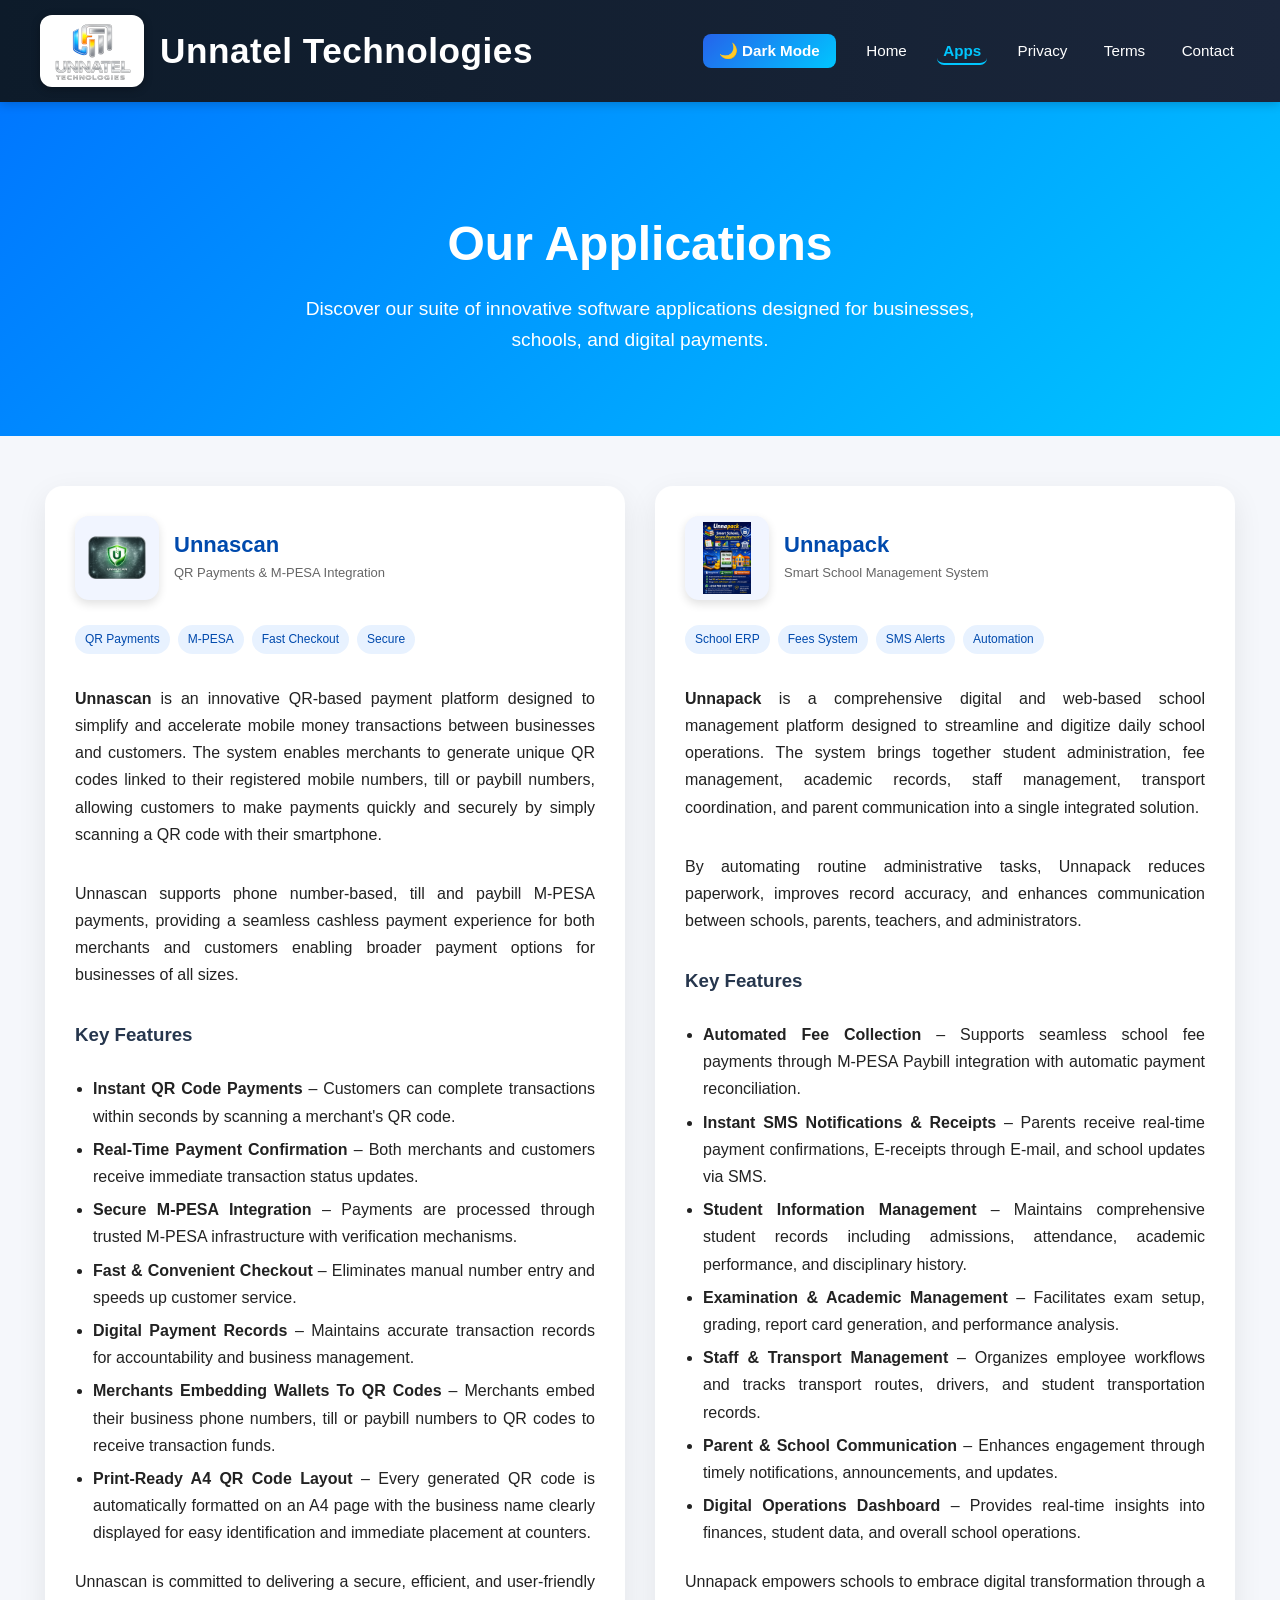
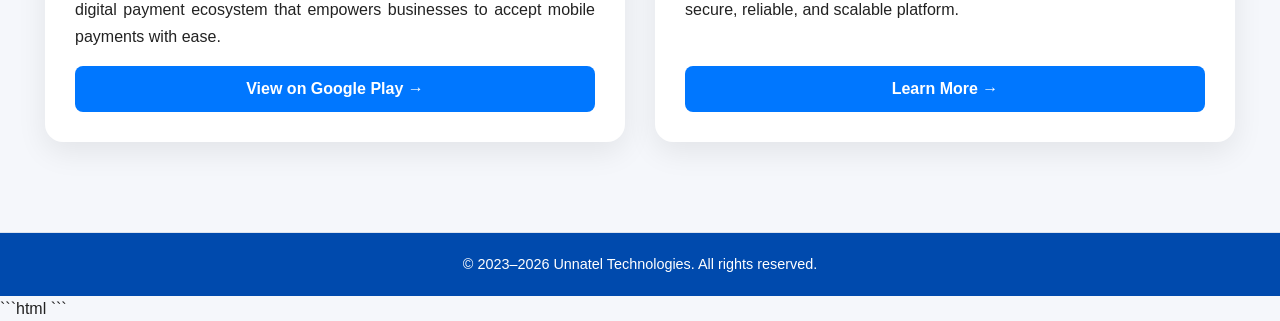
==== apps.html @ 67a7bd62 "Enhance dark mode toggle and theme storage Refactor dark mode toggle functionality and improve theme" ====
<!DOCTYPE html>
<html lang="en">
<head>
  <meta charset="UTF-8">
  <title>Apps - Unnatel Technologies</title>
  <meta name="viewport" content="width=device-width, initial-scale=1">
    <link rel="icon" type="image/png" href="assets/images/favicon.png">

  <!-- SEO -->
  <meta name="description" content="Explore applications built by Unnatel Technologies including Unnascan and Unnapack.">
  <meta name="keywords" content="Unnatel Technologies, Unnascan, Unnapack, mobile apps, software solutions">
  <meta name="author" content="Unnatel Technologies">

  <link rel="stylesheet" href="styles.css">

  <style>
    body {
      margin: 0;
      font-family: 'Segoe UI', Arial, sans-serif;
      background: #f5f7fb;
      color: #222;
      transition: background 0.3s ease, color 0.3s ease;
    }

    /* HEADER / NAVIGATION - SAME AS INDEX.HTML */
    header {
      background: linear-gradient(90deg, #0d1b2a, #1b263b);
      color: #fff;
      padding: 15px 40px;
      box-shadow: 0 2px 10px rgba(0,0,0,.2);
      position: sticky;
      top: 0;
      z-index: 40;
    }

    nav {
      display: flex;
      justify-content: space-between;
      align-items: center;
    }

    nav a {
      color: #fff;
      text-decoration: none;
      margin-left: 20px;
      font-weight: 500;
      transition: color .3s ease;
    }

    nav a:hover {
      color: #00c6ff;
    }

    /* SAME LOGO & BRAND TITLE AS INDEX.HTML */
    .logo-container {
      display: flex;
      align-items: center;
      gap: 16px;
    }

    .logo {
      width: 70px;
      height: 70px;
      object-fit: contain;
      border-radius: 12px;
      background: #ffffff;
      padding: 4px;
      box-shadow: 0 2px 8px rgba(0,0,0,0.3);
    }

    .brand-name {
      font-size: 2.2rem;
      font-weight: 800;
      color: #ffffff;
      letter-spacing: 0.5px;
    }

    .hero-banner {
      background: linear-gradient(135deg, #0077ff, #00c6ff);
      color: white;
      padding: 80px 20px;
      text-align: center;
    }

    .hero-banner h1 {
      font-size: 3em;
      margin-bottom: 20px;
      font-weight: 700;
    }

    .hero-banner p {
      font-size: 1.2em;
      max-width: 700px;
      margin: 0 auto;
      line-height: 1.6;
    }

    nav a.active {
      color: #00c6ff;
      font-weight: 700;
      border-bottom: 2px solid #00c6ff;
      padding-bottom: 4px;
    }

    /* GRID & SHOWCASE */
    .apps-showcase {
      display: flex;
      flex-wrap: wrap;
      justify-content: center;
      gap: 30px;
      padding: 50px 20px;
      align-items: stretch;
    }

    .app-highlight {
      flex: 1 1 420px;
      max-width: 520px;
      background: white;
      border-radius: 18px;
      box-shadow: 0 10px 30px rgba(0,0,0,0.08);
      padding: 30px;
      display: flex;
      flex-direction: column;
      transition: 0.3s ease;
    }

    .app-highlight:hover {
      transform: translateY(-6px);
      box-shadow: 0 15px 40px rgba(0,0,0,0.12);
    }

    .app-header {
      display: flex;
      align-items: center;
      gap: 15px;
      margin-bottom: 15px;
    }

    .app-header img {
      width: 72px;
      height: 72px;
      border-radius: 14px;
      object-fit: contain;
      background: #f1f5ff;
      padding: 6px;
      box-shadow: 0 4px 10px rgba(0,0,0,0.12);
    }

    .app-title h2 {
      margin: 0;
      color: #004aad;
      font-size: 22px;
    }

    .app-title span {
      font-size: 13px;
      color: #666;
    }

    .app-details {
      display: flex;
      flex-direction: column;
      flex: 1;
      text-align: justify;
    }

    .app-details p,
    .app-details li {
      text-align: justify;
      text-justify: inter-word;
      line-height: 1.7;
    }

    .tags {
      display: flex;
      flex-wrap: wrap;
      gap: 8px;
      margin: 10px 0 15px;
    }

    .tag {
      background: #e8f2ff;
      color: #004aad;
      padding: 5px 10px;
      border-radius: 20px;
      font-size: 12px;
      font-weight: 500;
    }

    .app-highlight ul {
      text-align: left;
      margin: 10px 0 0;
      padding-left: 18px;
    }

    .app-highlight ul li {
      margin-bottom: 6px;
    }

    .app-highlight > a {
      margin-top: auto;
      display: inline-block;
      padding: 10px 14px;
      background: #0077ff;
      color: white;
      text-decoration: none;
      border-radius: 8px;
      font-weight: 600;
      text-align: center;
      transition: background 0.3s ease;
    }

    .app-highlight a:hover {
      background: #005ed1;
    }

    footer {
      background: #004aad;
      color: white;
      text-align: center;
      padding: 20px;
      margin-top: 40px;
    }

    /* DARK MODE */
    body.dark {
      background: #0f172a;
      color: #e2e8f0;
    }

    body.dark header {
      background: linear-gradient(90deg, #020617, #1e293b);
    }

    body.dark footer {
      background: #1f1f1f;
    }

    body.dark .hero-banner {
      background: linear-gradient(135deg, #1e293b, #0f172a);
      color: #e2e8f0;
    }

    body.dark .app-highlight {
      background: #1e293b;
      color: #e2e8f0;
    }

    body.dark .app-details,
    body.dark .app-details p,
    body.dark .app-details ul,
    body.dark .app-details li {
      color: #e2e8f0;
    }

    body.dark .app-details h2,
    body.dark .app-details h3,
    body.dark .app-title h2 {
      color: #00c6ff;
    }

    body.dark .app-title span {
      color: #94a3b8;
    }

    body.dark .tag {
      background: #334155;
      color: #00c6ff;
    }

    body.dark .app-header img {
      background: #334155;
    }

    .toggle-btn {
      cursor: pointer;
      padding: 8px 16px;
      border-radius: 8px;
      border: none;
      background: linear-gradient(135deg, #2563eb, #00c6ff);
      color: #fff;
      font-weight: bold;
      transition: background .3s ease, transform .2s ease;
    }

    .toggle-btn:hover {
      background: linear-gradient(135deg, #1d4ed8, #0099ff);
      transform: scale(1.05);
    }

    /* MOBILE RESPONSIVE FIX - SAME HEADER SIZING AS INDEX.HTML */
    @media (max-width: 768px) {
      header {
        padding: 15px 20px;
      }

      nav {
        flex-direction: column;
        align-items: flex-start;
        gap: 15px;
      }

      nav div {
        width: 100%;
        display: flex;
        flex-wrap: wrap;
        gap: 10px;
      }

      nav a {
        margin-left: 0;
        font-size: 14px;
      }

      .logo {
        width: 50px;
        height: 50px;
      }

      .brand-name {
        font-size: 1.5rem;
      }

      .toggle-btn {
        width: 100%;
        text-align: center;
      }

      .hero-banner {
        padding: 50px 15px;
      }

      .hero-banner h1 {
        font-size: 1.8em;
        line-height: 1.2;
      }

      .hero-banner p {
        font-size: 1em;
      }

      .apps-showcase {
        flex-direction: column;
        align-items: center;
        padding: 30px 15px;
      }

      .app-highlight {
        width: 100%;
        max-width: 100%;
        padding: 20px;
      }

      .app-details p,
      .app-details li {
        text-align: left;
      }

      .app-header {
        flex-direction: column;
        align-items: flex-start;
      }

      .app-header img {
        width: 60px;
        height: 60px;
      }

      .app-title h2 {
        font-size: 20px;
      }
    }
  </style>
</head>

<body>

<header>
  <nav>
    <div class="logo-container">
      <img src="assets/images/logounnnatel.png" alt="Unnatel Technologies Logo" class="logo">
      <strong class="brand-name">Unnatel Technologies</strong>
    </div>

    <div>
      <button class="toggle-btn" onclick="toggleDark()" id="themeToggle">
        Dark Mode
      </button>

      <a href="index.html">Home</a>
      <a href="apps.html" class="active">Apps</a>
      <a href="privacy-policy.html">Privacy</a>
      <a href="terms.html">Terms</a>
      <a href="contact.html">Contact</a>
    </div>
  </nav>
</header>

<!-- Hero Banner -->
<div class="hero-banner">
  <h1>Our Applications</h1>
  <p>Discover our suite of innovative software applications designed for businesses, schools, and digital payments.</p>
</div>

<!-- APPS SHOWCASE -->
<div class="apps-showcase">

  <!-- UNNASCAN -->
  <div class="app-highlight">
    <div class="app-header">
      <img src="assets/images/logo.png" alt="Unnascan Logo">
      <div class="app-title">
        <h2>Unnascan</h2>
        <span>QR Payments & M-PESA Integration</span>
      </div>
    </div>

    <div class="tags">
      <div class="tag">QR Payments</div>
      <div class="tag">M-PESA</div>
      <div class="tag">Fast Checkout</div>
      <div class="tag">Secure</div>
    </div>

    <section class="app-details">
      <p>
        <strong>Unnascan</strong> is an innovative QR-based payment platform designed to simplify and accelerate mobile money transactions between businesses and customers. The system enables merchants to generate unique QR codes linked to their registered mobile numbers, till or paybill numbers, allowing customers to make payments quickly and securely by simply scanning a QR code with their smartphone.
      </p>

      <p>
        Unnascan supports phone number-based, till and paybill M-PESA payments, providing a seamless cashless payment experience for both merchants and customers enabling broader payment options for businesses of all sizes.
      </p>

      <h3>Key Features</h3>
      <ul>
        <li><strong>Instant QR Code Payments</strong> – Customers can complete transactions within seconds by scanning a merchant's QR code.</li>
        <li><strong>Real-Time Payment Confirmation</strong> – Both merchants and customers receive immediate transaction status updates.</li>
        <li><strong>Secure M-PESA Integration</strong> – Payments are processed through trusted M-PESA infrastructure with verification mechanisms.</li>
        <li><strong>Fast & Convenient Checkout</strong> – Eliminates manual number entry and speeds up customer service.</li>
        <li><strong>Digital Payment Records</strong> – Maintains accurate transaction records for accountability and business management.</li>
        <li><strong>Merchants Embedding Wallets To QR Codes</strong> – Merchants embed their business phone numbers, till or paybill numbers to QR codes to receive transaction funds.</li>
        <li><strong>Print-Ready A4 QR Code Layout</strong> – Every generated QR code is automatically formatted on an A4 page with the business name clearly displayed for easy identification and immediate placement at counters.</li>
      </ul>

      <p>
        Unnascan is committed to delivering a secure, efficient, and user-friendly digital payment ecosystem that empowers businesses to accept mobile payments with ease.
      </p>
    </section>

    <a href="#">View on Google Play →</a>
  </div>

  <!-- UNNAPACK -->
  <div class="app-highlight">
    <div class="app-header">
      <img src="assets/images/Unnapack.png" alt="Unnapack Logo">
      <div class="app-title">
        <h2>Unnapack</h2>
        <span>Smart School Management System</span>
      </div>
    </div>

    <div class="tags">
      <div class="tag">School ERP</div>
      <div class="tag">Fees System</div>
      <div class="tag">SMS Alerts</div>
      <div class="tag">Automation</div>
    </div>

    <section class="app-details">
      <p>
        <strong>Unnapack</strong> is a comprehensive digital and web-based school management platform designed to streamline and digitize daily school operations. The system brings together student administration, fee management, academic records, staff management, transport coordination, and parent communication into a single integrated solution.
      </p>

      <p>
        By automating routine administrative tasks, Unnapack reduces paperwork, improves record accuracy, and enhances communication between schools, parents, teachers, and administrators.
      </p>

      <h3>Key Features</h3>
      <ul>
        <li><strong>Automated Fee Collection</strong> – Supports seamless school fee payments through M-PESA Paybill integration with automatic payment reconciliation.</li>
        <li><strong>Instant SMS Notifications & Receipts</strong> – Parents receive real-time payment confirmations, E-receipts through E-mail, and school updates via SMS.</li>
        <li><strong>Student Information Management</strong> – Maintains comprehensive student records including admissions, attendance, academic performance, and disciplinary history.</li>
        <li><strong>Examination & Academic Management</strong> – Facilitates exam setup, grading, report card generation, and performance analysis.</li>
        <li><strong>Staff & Transport Management</strong> – Organizes employee workflows and tracks transport routes, drivers, and student transportation records.</li>
        <li><strong>Parent & School Communication</strong> – Enhances engagement through timely notifications, announcements, and updates.</li>
        <li><strong>Digital Operations Dashboard</strong> – Provides real-time insights into finances, student data, and overall school operations.</li>
      </ul>

      <p>
        Unnapack empowers schools to embrace digital transformation through a secure, reliable, and scalable platform.
      </p>
    </section>

    <a href="https://www.facebook.com/unnateltech" target="_blank" rel="noopener noreferrer">
      Learn More →
    </a>
  </div>

</div>

<footer>
  © 2023–2026 Unnatel Technologies. All rights reserved.
</footer>

<!-- Dark Mode Script -->
<script>
document.addEventListener("DOMContentLoaded", function () {
  const toggle = document.getElementById("themeToggle");

  if (!toggle) return;

  // Restore saved theme
  const savedTheme = localStorage.getItem("unnatel-theme");

  if (savedTheme === "dark") {
    document.body.classList.add("dark");
  }

  function updateToggleLabel() {
    toggle.textContent = document.body.classList.contains("dark")
      ? "☀️ Light Mode"
      : "🌙 Dark Mode";
  }

  updateToggleLabel();

  toggle.addEventListener("click", function () {
    const isDark = document.body.classList.toggle("dark");

    localStorage.setItem(
      "unnatel-theme",
      isDark ? "dark" : "light"
    );

    updateToggleLabel();
  });
});
</script>

<script>
const currentPage = window.location.pathname.split("/").pop();

const navLinks = document.querySelectorAll("nav a");

navLinks.forEach(link => {
  const linkPage = link.getAttribute("href");

  if (linkPage === currentPage) {
    link.classList.add("active");
  }
});
</script>
  ```html
<script>
document.addEventListener("DOMContentLoaded", function () {
  const toggle = document.querySelector(".toggle-btn");

  if (!toggle) return;

  // Restore the user's saved preference
  const savedTheme = localStorage.getItem("unnatel-theme");

  if (savedTheme === "dark") {
    document.body.classList.add("dark");
  }

  // Keep the button label in sync with the current theme
  function updateToggleLabel() {
    toggle.textContent = document.body.classList.contains("dark")
      ? "☀️ Light Mode"
      : "🌙 Dark Mode";
  }

  updateToggleLabel();

  // Toggle between light and dark mode
  toggle.addEventListener("click", function () {
    const isDark = document.body.classList.toggle("dark");

    localStorage.setItem(
      "unnatel-theme",
      isDark ? "dark" : "light"
    );

    updateToggleLabel();
  });
});
</script>
```

</body>
</html>
---- styles.css ----
```css
/* =========================================================
   UNNATEL TECHNOLOGIES — SHARED WEBSITE STYLES
   ========================================================= */

/* ---------- GLOBAL ---------- */

* {
  box-sizing: border-box;
}

html {
  scroll-behavior: smooth;
}

body {
  margin: 0;
  font-family: "Segoe UI", Arial, sans-serif;
  background: #f5f7fb;
  color: #222;
  line-height: 1.6;
  transition: background 0.3s ease, color 0.3s ease;
}

img {
  max-width: 100%;
  height: auto;
}

a {
  color: #2563eb;
  text-decoration: none;
  transition: color 0.25s ease;
}

a:hover {
  color: #00aeea;
}


/* ---------- HEADER ---------- */

header {
  background: linear-gradient(90deg, #0d1b2a, #1b263b);
  color: white;
  padding: 14px 40px;
  box-shadow: 0 2px 12px rgba(0, 0, 0, 0.18);
  position: relative;
  z-index: 1000;
}

nav {
  max-width: 1200px;
  margin: 0 auto;
  display: flex !important;
  justify-content: space-between !important;
  align-items: center !important;
  gap: 25px;
}


/* ---------- BRAND ---------- */

.brand,
header nav a:first-child {
  display: flex !important;
  align-items: center !important;
  gap: 14px !important;
  text-decoration: none !important;
  margin-left: 0 !important;
  flex-shrink: 0;
}

/* Header logo */

.brand img,
header nav img {
  display: inline-block !important;
  visibility: visible !important;
  opacity: 1 !important;
  height: 64px !important;
  width: auto !important;
  max-width: 220px !important;
  object-fit: contain !important;
  margin: 0 !important;
  border-radius: 12px !important;
}

/* Header company name */

.brand span,
.brand,
header nav a:first-child {
  font-size: 1.65rem !important;
  font-weight: 800 !important;
  color: #ffffff !important;
  white-space: nowrap;
  letter-spacing: -0.3px;
}


```css
/* ---------- NAVIGATION LINKS ---------- */

nav > div,
.nav-links {
  display: flex;
  align-items: center;
  justify-content: flex-end;
  gap: 0;
}

nav a {
  color: white;
  text-decoration: none;
  margin-left: 0;
  padding: 7px 6px;
  font-size: 0.95rem;
  font-weight: 500;
  border-radius: 7px;
  transition:
    color 0.25s ease,
    background 0.25s ease;
}

nav a:hover {
  color: #00c6ff;
  background: rgba(255, 255, 255, 0.06);
}
```


/* ---------- MAIN CONTAINER ---------- */

.container {
  width: min(100%, 1100px);
  margin: 0 auto;
  padding: 42px 24px;
}


/* ---------- HERO ---------- */

.hero {
  background: linear-gradient(135deg, #ffffff, #f0f4ff);
  padding: 58px 45px;
  border-radius: 18px;
  text-align: center;
  margin-top: 24px;
  box-shadow: 0 5px 24px rgba(0, 0, 0, 0.07);
  animation: fadeIn 0.7s ease;
}

.hero h1 {
  font-size: clamp(2rem, 5vw, 2.8rem);
  line-height: 1.15;
  color: #0d1b2a;
  margin: 0 0 16px;
  font-weight: 800;
  letter-spacing: -0.5px;
}

.hero p {
  max-width: 760px;
  margin: 0 auto;
  font-size: 1.12rem;
  color: #4b5563;
}


/* ---------- HEADINGS ---------- */

h1,
h2,
h3 {
  line-height: 1.25;
}

h2 {
  color: #1b263b;
}

h3 {
  color: #26364d;
}


/* ---------- CARDS ---------- */

.card {
  background: #ffffff;
  padding: 28px;
  margin-top: 25px;
  border-radius: 16px;
  box-shadow: 0 4px 15px rgba(0, 0, 0, 0.07);
  border: 1px solid rgba(15, 23, 42, 0.04);
  transition:
    transform 0.2s ease,
    box-shadow 0.2s ease;
}

.card:hover {
  transform: translateY(-3px);
  box-shadow: 0 8px 24px rgba(0, 0, 0, 0.10);
}

.card h2 {
  color: #1b263b;
  margin-top: 0;
  margin-bottom: 14px;
}

.card p:last-child {
  margin-bottom: 0;
}


/* ---------- LISTS ---------- */

.card ul,
.container ul {
  padding-left: 22px;
}

.card li,
.container li {
  margin-bottom: 8px;
}


/* ---------- BUTTONS ---------- */

button,
.toggle-btn {
  cursor: pointer;
  padding: 9px 17px;
  border-radius: 8px;
  border: none;
  background: linear-gradient(135deg, #2563eb, #00c6ff);
  color: white;
  font-family: inherit;
  font-weight: 700;
  font-size: 0.95rem;
  transition:
    background 0.3s ease,
    transform 0.2s ease,
    box-shadow 0.2s ease;
}

button:hover,
.toggle-btn:hover {
  background: linear-gradient(135deg, #1d4ed8, #0099ff);
  transform: translateY(-1px);
  box-shadow: 0 4px 12px rgba(37, 99, 235, 0.25);
}


/* ---------- FOOTER ---------- */

footer {
  text-align: center;
  padding: 28px 20px;
  margin-top: 55px;
  font-size: 0.9rem;
  color: #64748b;
  background: #f0f4ff;
  border-top: 1px solid #dbe3ef;
}

footer a {
  color: #2563eb;
}


/* ---------- CONTENT PAGE IMAGES ---------- */

.card img,
.container img {
  max-width: 100%;
  height: auto;
  display: block;
  margin: 20px auto;
  border-radius: 12px;
}


/* ---------- DARK MODE ---------- */

body.dark {
  background: #0f172a;
  color: #e2e8f0;
}

body.dark header {
  background: linear-gradient(90deg, #020617, #111827);
}

body.dark .hero {
  background: linear-gradient(135deg, #1e293b, #0f172a);
  color: #e2e8f0;
  box-shadow: 0 5px 24px rgba(0, 0, 0, 0.25);
}

body.dark .hero h1 {
  color: #f8fafc;
}

body.dark .hero p {
  color: #cbd5e1;
}

body.dark .card {
  background: #1e293b;
  color: #e2e8f0;
  border-color: rgba(148, 163, 184, 0.12);
  box-shadow: 0 5px 20px rgba(0, 0, 0, 0.18);
}

body.dark .card h2,
body.dark h2,
body.dark h3 {
  color: #f1f5f9;
}

body.dark footer {
  background: #111827;
  color: #94a3b8;
  border-top-color: #263244;
}

body.dark footer a {
  color: #38bdf8;
}

body.dark a {
  color: #38bdf8;
}


/* ---------- DARK MODE TOGGLE ---------- */

.toggle-btn {
  white-space: nowrap;
}


/* ---------- ANIMATION ---------- */

@keyframes fadeIn {
  from {
    opacity: 0;
    transform: translateY(10px);
  }

  to {
    opacity: 1;
    transform: translateY(0);
  }
}


/* ---------- MOBILE ---------- */

@media (max-width: 850px) {

  header {
    padding: 12px 20px;
  }

  nav {
    flex-wrap: wrap;
    justify-content: center !important;
  }

  .brand,
  header nav a:first-child {
    width: 100%;
    justify-content: center;
  }

  nav > div,
  .nav-links {
    justify-content: center;
    flex-wrap: wrap;
  }

  nav a {
    margin-left: 2px;
    margin-right: 2px;
  }

  .container {
    padding: 30px 18px;
  }

  .hero {
    padding: 42px 24px;
    margin-top: 18px;
  }

  .hero p {
    font-size: 1rem;
  }

  .card {
    padding: 22px;
  }
}


@media (max-width: 520px) {

  header {
    padding: 12px 14px;
  }

  .brand img,
  header nav img {
    height: 54px !important;
  }

  .brand span,
  .brand,
  header nav a:first-child {
    font-size: 1.35rem !important;
  }

  nav a {
    font-size: 0.88rem;
    padding: 7px 8px;
  }

  .container {
    padding: 24px 14px;
  }

  .hero {
    padding: 34px 18px;
    border-radius: 14px;
  }

  .hero h1 {
    font-size: 2rem;
  }

  .card {
    padding: 19px;
    border-radius: 14px;
  }

  footer {
    padding: 24px 14px;
  }
}


/* ---------- REDUCED MOTION ---------- */

@media (prefers-reduced-motion: reduce) {

  html {
    scroll-behavior: auto;
  }

  *,
  *::before,
  *::after {
    animation-duration: 0.01ms !important;
    animation-iteration-count: 1 !important;
    transition-duration: 0.01ms !important;
  }
}
```css
/* ---------- DARK MODE VISIBILITY FIX ---------- */

body.dark {
  background: #0f172a;
  color: #e2e8f0;
}

body.dark .container,
body.dark .container p,
body.dark .container li,
body.dark .card p,
body.dark .card li {
  color: #e2e8f0;
}

body.dark .card,
body.dark .card h2,
body.dark .card h3 {
  color: #f1f5f9;
}

body.dark .hero h1,
body.dark h1,
body.dark h2,
body.dark h3 {
  color: #f1f5f9;
}

body.dark input,
body.dark textarea,
body.dark select {
  background: #1e293b;
  color: #f1f5f9;
  border: 1px solid #475569;
}

body.dark input::placeholder,
body.dark textarea::placeholder {
  color: #94a3b8;
}

body.dark a {
  color: #38bdf8;
}

body.dark a:hover {
  color: #7dd3fc;
}

body.dark .toggle-btn {
  color: #ffffff;
}

body.dark footer {
  background: #111827;
  color: #cbd5e1;
}
```
```
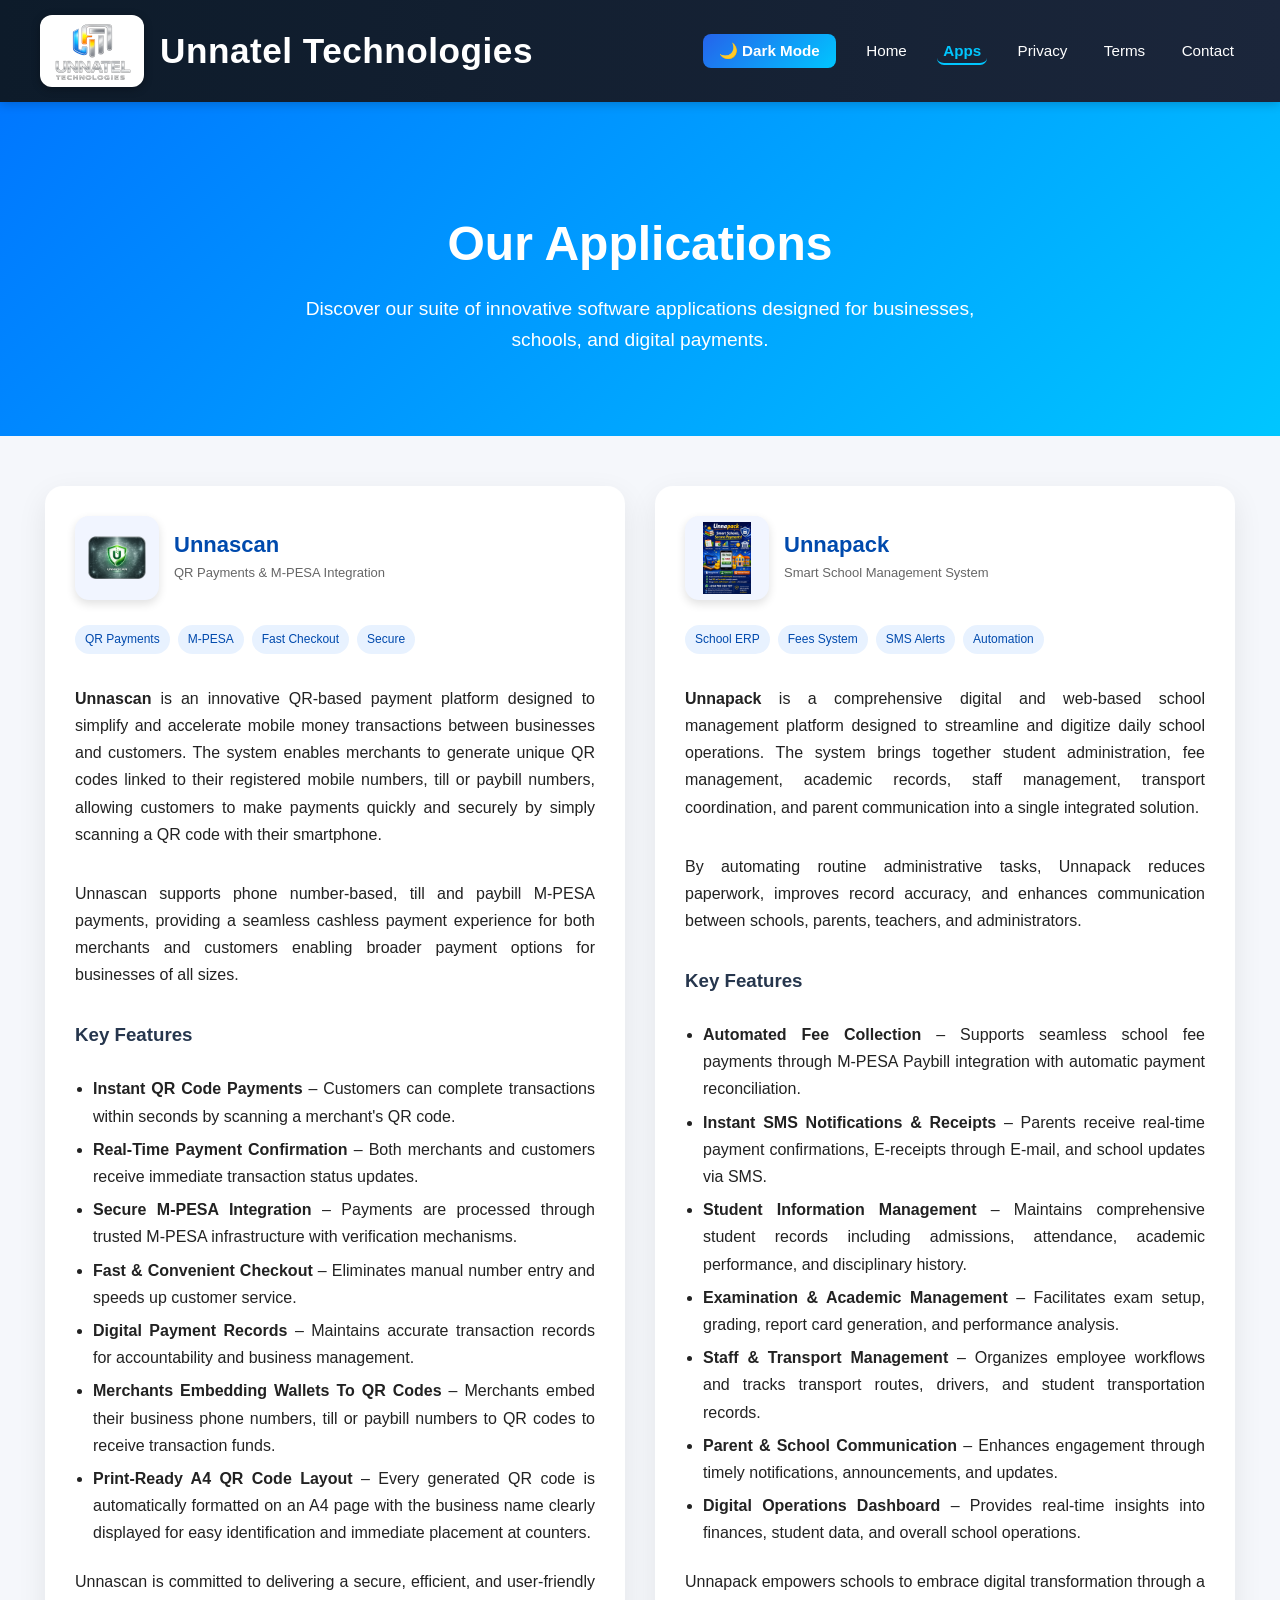
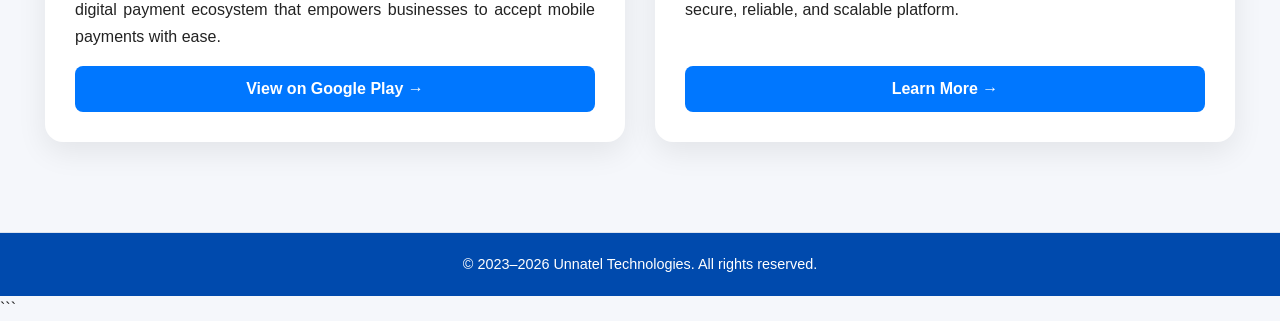
==== commit b9206874: "Refactor dark mode script for theme toggling Refactor theme toggle functionality to improve clarity " ====
--- a/apps.html
+++ b/apps.html
@@ -383,9 +383,9 @@
     </div>
 
     <div>
-      <button class="toggle-btn" onclick="toggleDark()" id="themeToggle">
-        Dark Mode
-      </button>
+   <button class="toggle-btn" id="themeToggle">
+  🌙 Dark Mode
+</button>
 
       <a href="index.html">Home</a>
       <a href="apps.html" class="active">Apps</a>
@@ -504,39 +504,7 @@
 </footer>
 
 <!-- Dark Mode Script -->
-<script>
-document.addEventListener("DOMContentLoaded", function () {
-  const toggle = document.getElementById("themeToggle");
-
-  if (!toggle) return;
-
-  // Restore saved theme
-  const savedTheme = localStorage.getItem("unnatel-theme");
-
-  if (savedTheme === "dark") {
-    document.body.classList.add("dark");
-  }
-
-  function updateToggleLabel() {
-    toggle.textContent = document.body.classList.contains("dark")
-      ? "☀️ Light Mode"
-      : "🌙 Dark Mode";
-  }
-
-  updateToggleLabel();
-
-  toggle.addEventListener("click", function () {
-    const isDark = document.body.classList.toggle("dark");
-
-    localStorage.setItem(
-      "unnatel-theme",
-      isDark ? "dark" : "light"
-    );
-
-    updateToggleLabel();
-  });
-});
-</script>
+
 
 <script>
 const currentPage = window.location.pathname.split("/").pop();
@@ -551,42 +519,42 @@
   }
 });
 </script>
-  ```html
-<script>
-document.addEventListener("DOMContentLoaded", function () {
-  const toggle = document.querySelector(".toggle-btn");
-
-  if (!toggle) return;
-
-  // Restore the user's saved preference
-  const savedTheme = localStorage.getItem("unnatel-theme");
-
-  if (savedTheme === "dark") {
-    document.body.classList.add("dark");
+  <script>
+function applyTheme(theme) {
+  document.body.classList.toggle("dark", theme === "dark");
+
+  const button = document.getElementById("themeToggle");
+
+  if (button) {
+    button.textContent =
+      theme === "dark"
+        ? "☀️ Light Mode"
+        : "🌙 Dark Mode";
   }
 
-  // Keep the button label in sync with the current theme
-  function updateToggleLabel() {
-    toggle.textContent = document.body.classList.contains("dark")
-      ? "☀️ Light Mode"
-      : "🌙 Dark Mode";
+  localStorage.setItem("theme", theme);
+}
+
+document.addEventListener("DOMContentLoaded", () => {
+  const savedTheme = localStorage.getItem("theme") || "light";
+
+  applyTheme(savedTheme);
+
+  const button = document.getElementById("themeToggle");
+
+  if (button) {
+    button.addEventListener("click", () => {
+      const newTheme =
+        document.body.classList.contains("dark")
+          ? "light"
+          : "dark";
+
+      applyTheme(newTheme);
+    });
   }
-
-  updateToggleLabel();
-
-  // Toggle between light and dark mode
-  toggle.addEventListener("click", function () {
-    const isDark = document.body.classList.toggle("dark");
-
-    localStorage.setItem(
-      "unnatel-theme",
-      isDark ? "dark" : "light"
-    );
-
-    updateToggleLabel();
-  });
 });
 </script>
+
 ```
 
 </body>
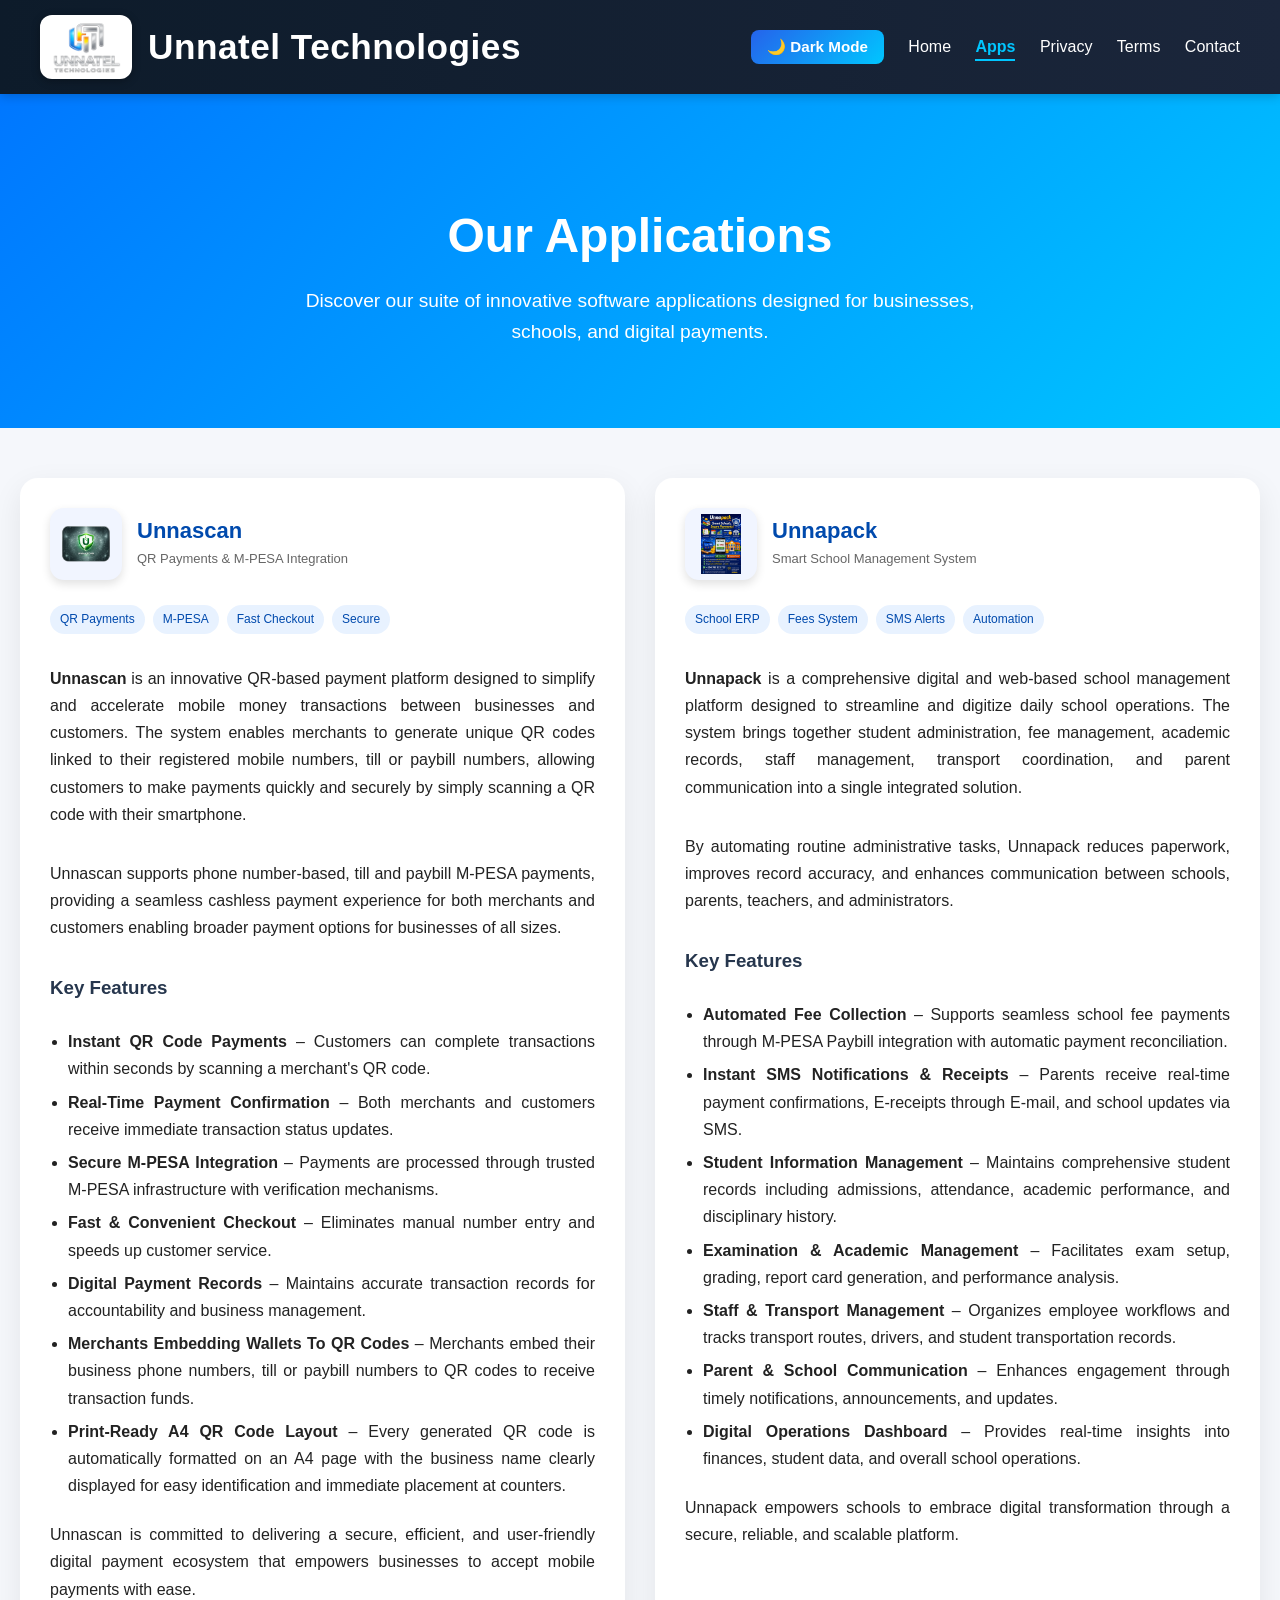
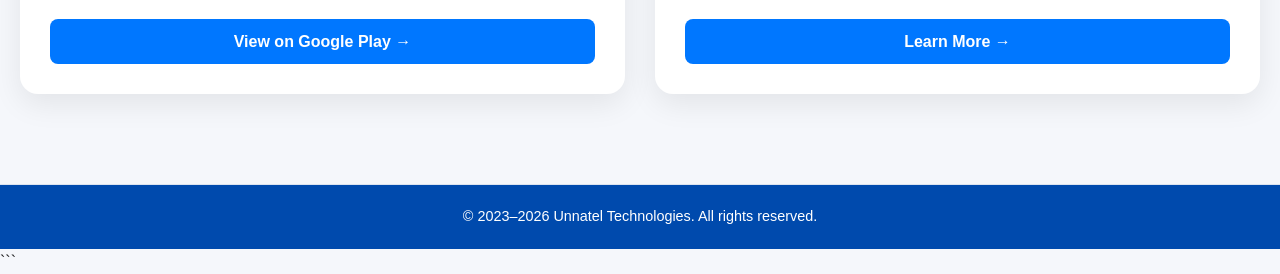
==== commit c61665d9: "Refactor apps showcase and app highlight styles Updated the layout of the apps showcase and modified" ====
--- a/apps.html
+++ b/apps.html
@@ -103,26 +103,31 @@
     }
 
     /* GRID & SHOWCASE */
-    .apps-showcase {
-      display: flex;
-      flex-wrap: wrap;
-      justify-content: center;
-      gap: 30px;
-      padding: 50px 20px;
-      align-items: stretch;
-    }
-
-    .app-highlight {
-      flex: 1 1 420px;
-      max-width: 520px;
-      background: white;
-      border-radius: 18px;
-      box-shadow: 0 10px 30px rgba(0,0,0,0.08);
-      padding: 30px;
-      display: flex;
-      flex-direction: column;
-      transition: 0.3s ease;
-    }
+   .apps-showcase {
+  display: flex;
+  flex-wrap: nowrap;
+  gap: 30px;
+  padding: 50px 20px;
+  max-width: 1400px;
+  margin: 0 auto;
+}
+
+.app-highlight {
+  flex: 1;
+  max-width: none;
+}
+
+   .app-highlight {
+  flex: 1 1 500px;
+  max-width: none;
+  background: white;
+  border-radius: 18px;
+  box-shadow: 0 10px 30px rgba(0,0,0,0.08);
+  padding: 30px;
+  display: flex;
+  flex-direction: column;
+  transition: 0.3s ease;
+}
 
     .app-highlight:hover {
       transform: translateY(-6px);
--- a/styles.css
+++ b/styles.css
@@ -1,4 +1,4 @@
-```css
+
 /* =========================================================
    UNNATEL TECHNOLOGIES — SHARED WEBSITE STYLES
    ========================================================= */
@@ -61,8 +61,7 @@
 
 /* ---------- BRAND ---------- */
 
-.brand,
-header nav a:first-child {
+.brand {
   display: flex !important;
   align-items: center !important;
   gap: 14px !important;
@@ -89,8 +88,7 @@
 /* Header company name */
 
 .brand span,
-.brand,
-header nav a:first-child {
+.brand {
   font-size: 1.65rem !important;
   font-weight: 800 !important;
   color: #ffffff !important;
@@ -111,23 +109,33 @@
 }
 
 nav a {
-  color: white;
+  color: #ffffff;
   text-decoration: none;
-  margin-left: 0;
-  padding: 7px 6px;
-  font-size: 0.95rem;
+  margin-left: 20px;
   font-weight: 500;
-  border-radius: 7px;
+  padding-bottom: 4px;
+  border-bottom: 2px solid transparent;
   transition:
-    color 0.25s ease,
-    background 0.25s ease;
+    color 0.3s ease,
+    border-color 0.3s ease;
 }
 
 nav a:hover {
   color: #00c6ff;
-  background: rgba(255, 255, 255, 0.06);
-}
-```
+  border-bottom-color: #00c6ff;
+}
+
+nav a:focus,
+nav a:active {
+  color: #00c6ff;
+  border-bottom-color: #00c6ff;
+}
+
+nav a.active {
+  color: #00c6ff;
+  font-weight: 700;
+  border-bottom: 2px solid #00c6ff;
+}
 
 
 /* ---------- MAIN CONTAINER ---------- */
@@ -470,7 +478,7 @@
     transition-duration: 0.01ms !important;
   }
 }
-```css
+
 /* ---------- DARK MODE VISIBILITY FIX ---------- */
 
 body.dark {
@@ -528,5 +536,4 @@
   background: #111827;
   color: #cbd5e1;
 }
-```
-```
+
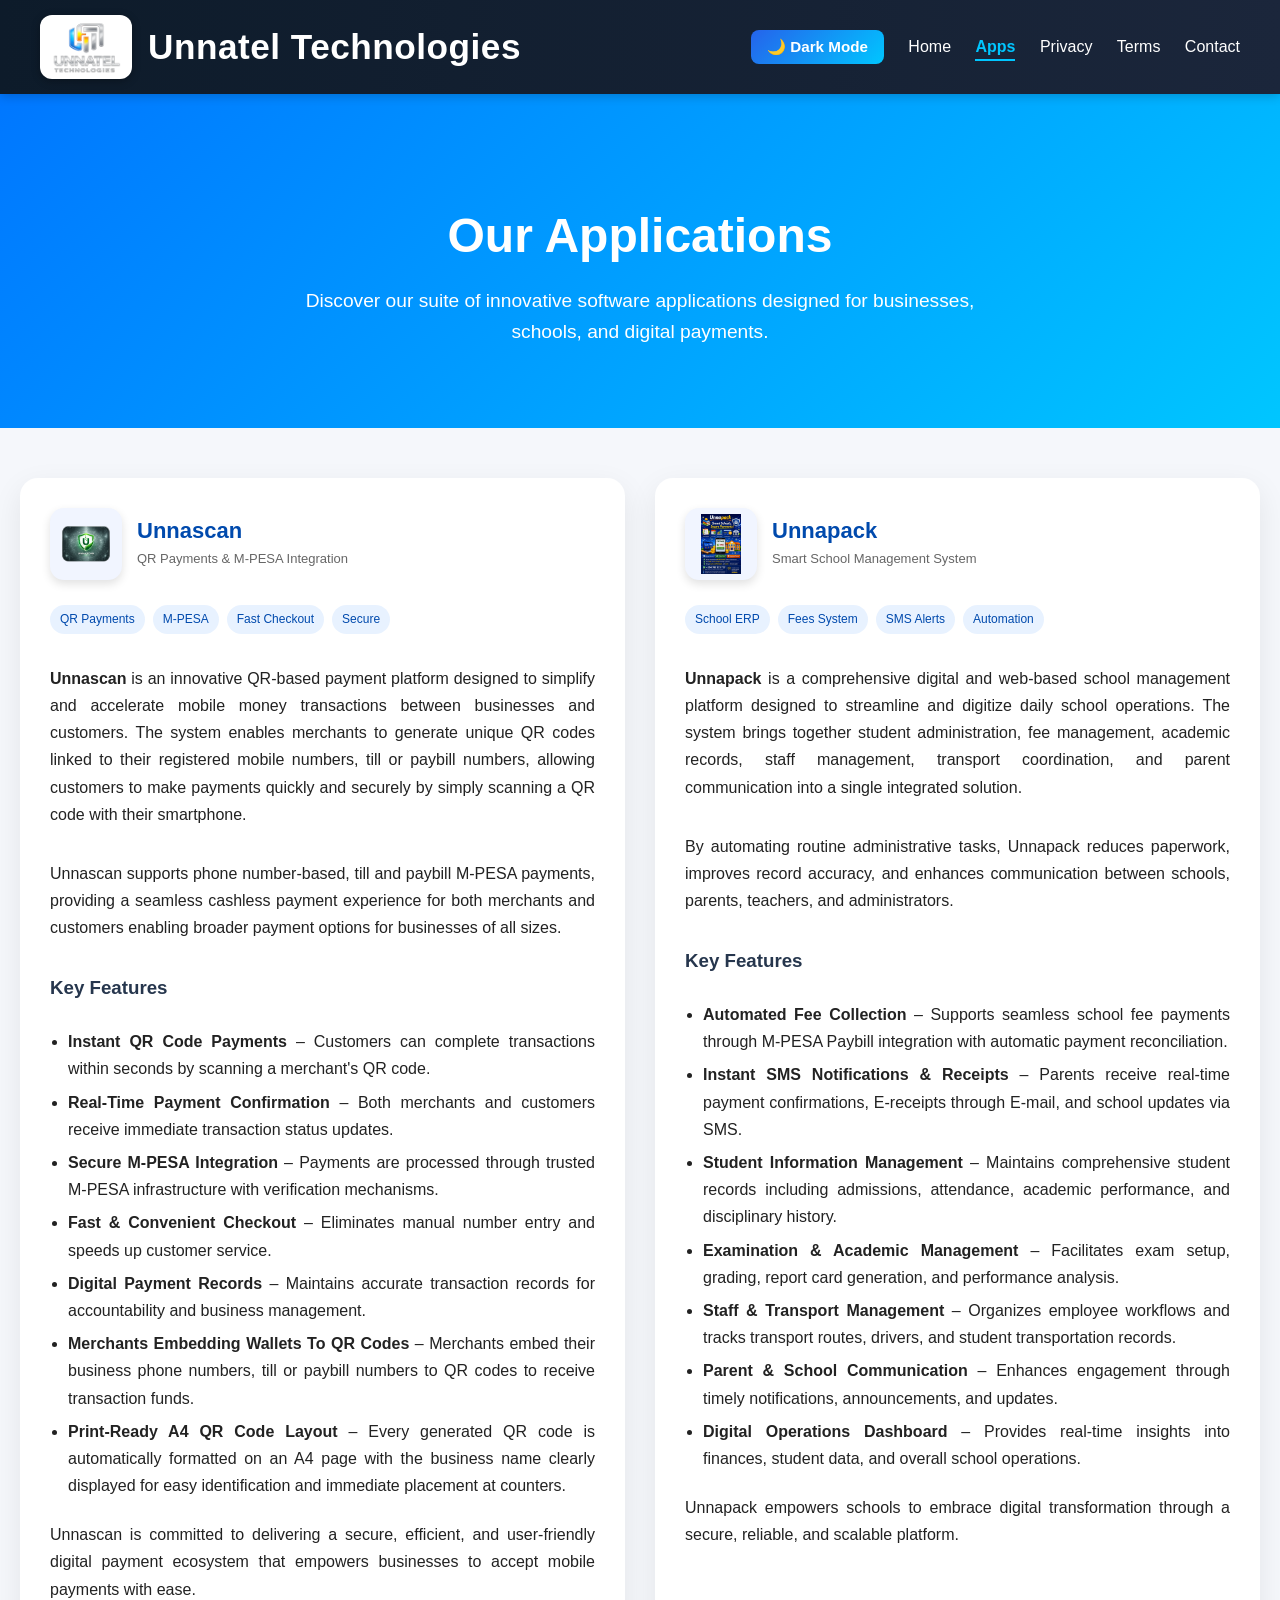
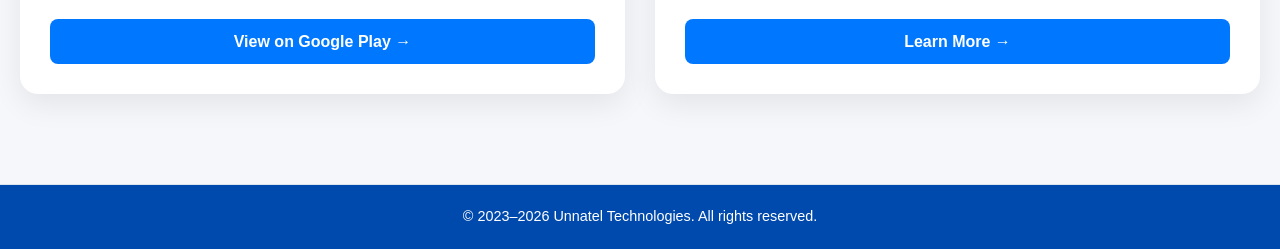
==== commit 1d88693b: "Fix HTML formatting issues in apps.html" ====
--- a/apps.html
+++ b/apps.html
@@ -560,7 +560,7 @@
 });
 </script>
 
-```
+
 
 </body>
 </html>
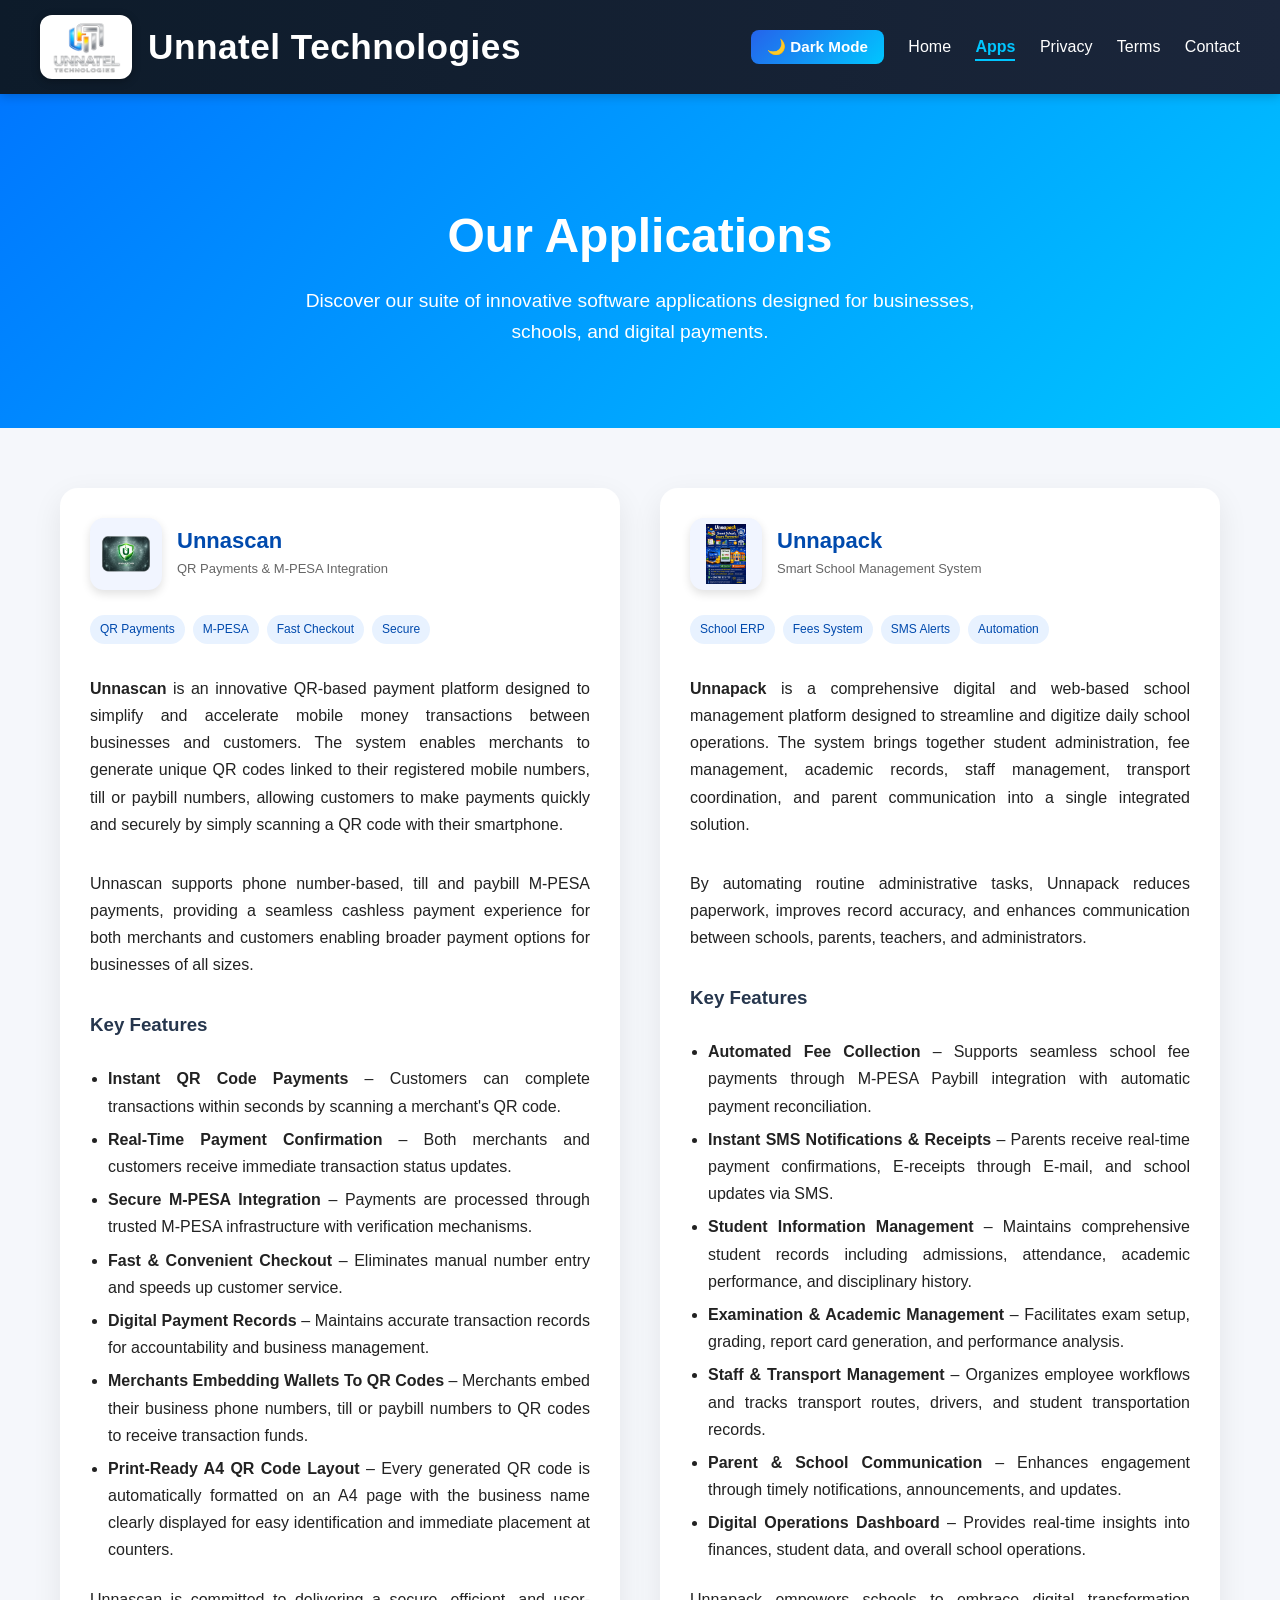
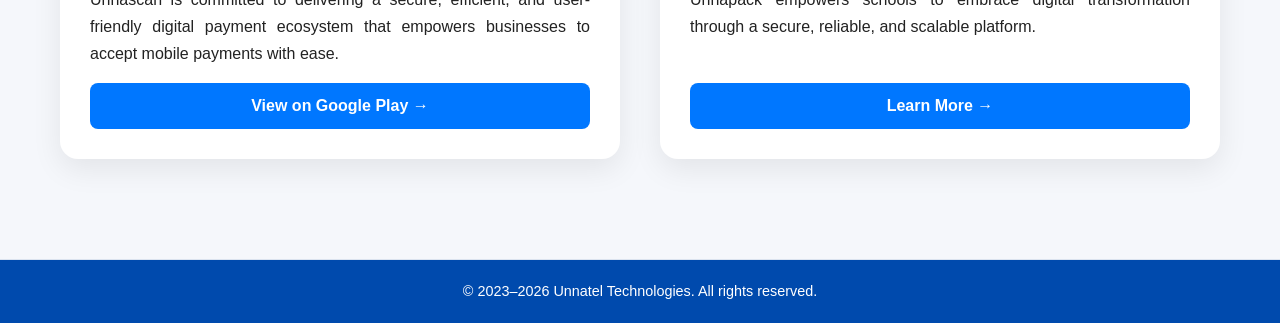
==== commit 6d9ef844: "Refactor apps showcase layout and styles" ====
--- a/apps.html
+++ b/apps.html
@@ -103,23 +103,19 @@
     }
 
     /* GRID & SHOWCASE */
-   .apps-showcase {
+  .apps-showcase {
   display: flex;
-  flex-wrap: nowrap;
-  gap: 30px;
-  padding: 50px 20px;
-  max-width: 1400px;
+  flex-wrap: wrap;
+  justify-content: center;
+  gap: 40px;
+  padding: 60px 20px;
+  max-width: 1300px;
   margin: 0 auto;
 }
 
 .app-highlight {
-  flex: 1;
-  max-width: none;
-}
-
-   .app-highlight {
-  flex: 1 1 500px;
-  max-width: none;
+  width: 100%;
+  max-width: 560px;
   background: white;
   border-radius: 18px;
   box-shadow: 0 10px 30px rgba(0,0,0,0.08);
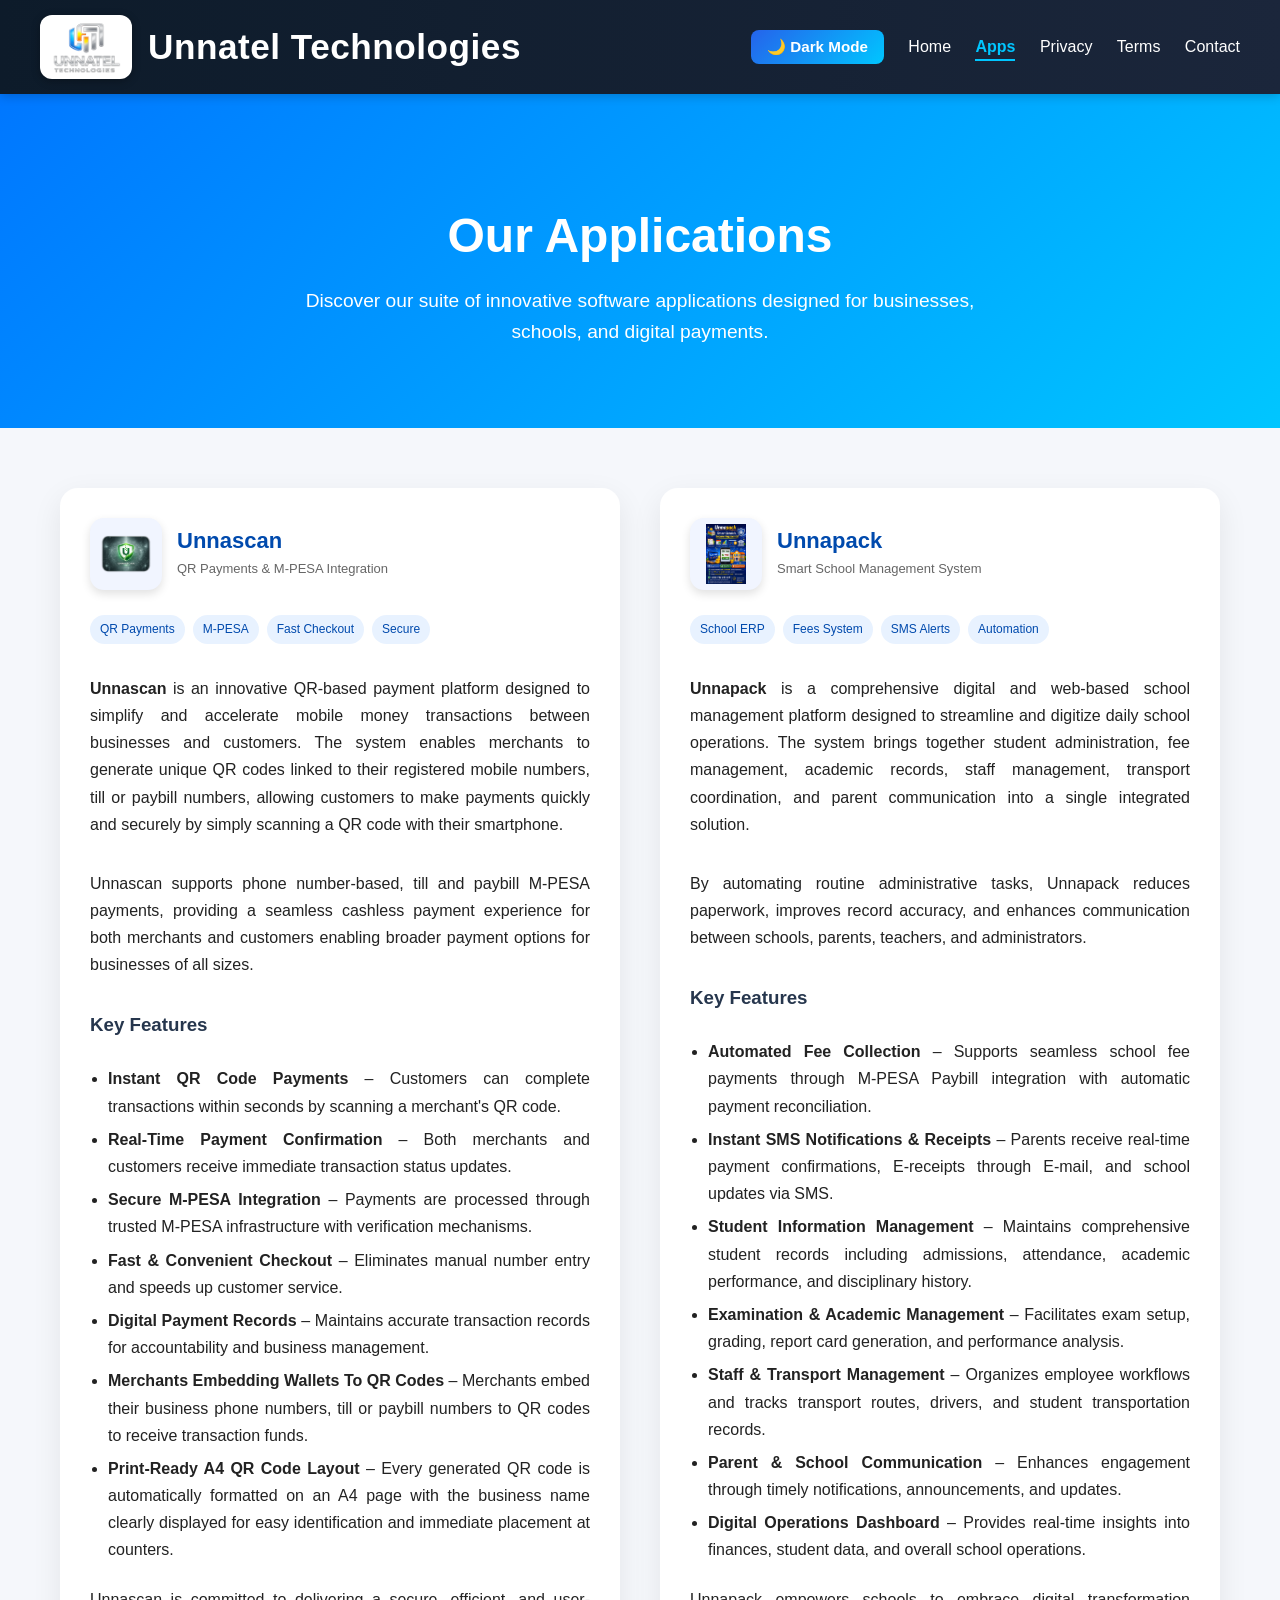
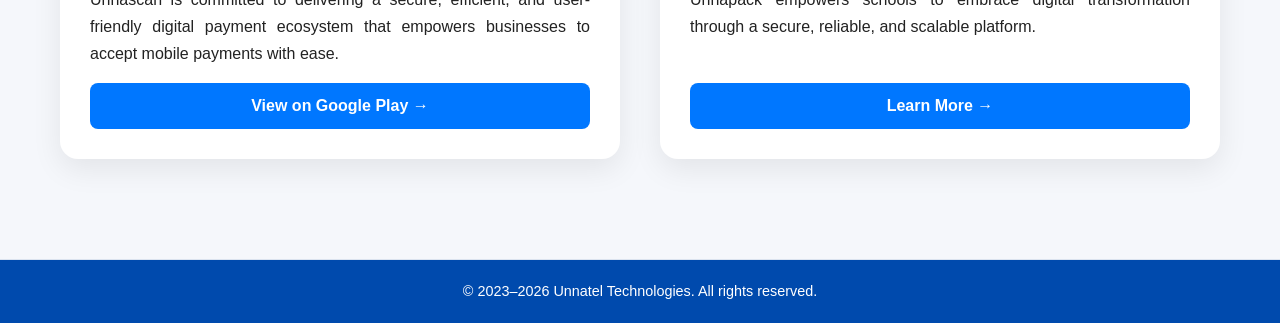
==== commit 61519a1c: "Update Unnascan logo image source" ====
--- a/apps.html
+++ b/apps.html
@@ -409,7 +409,7 @@
   <!-- UNNASCAN -->
   <div class="app-highlight">
     <div class="app-header">
-      <img src="assets/images/logo.png" alt="Unnascan Logo">
+      <img src="assets/images/unnascan.png" alt="Unnascan Logo">
       <div class="app-title">
         <h2>Unnascan</h2>
         <span>QR Payments & M-PESA Integration</span>
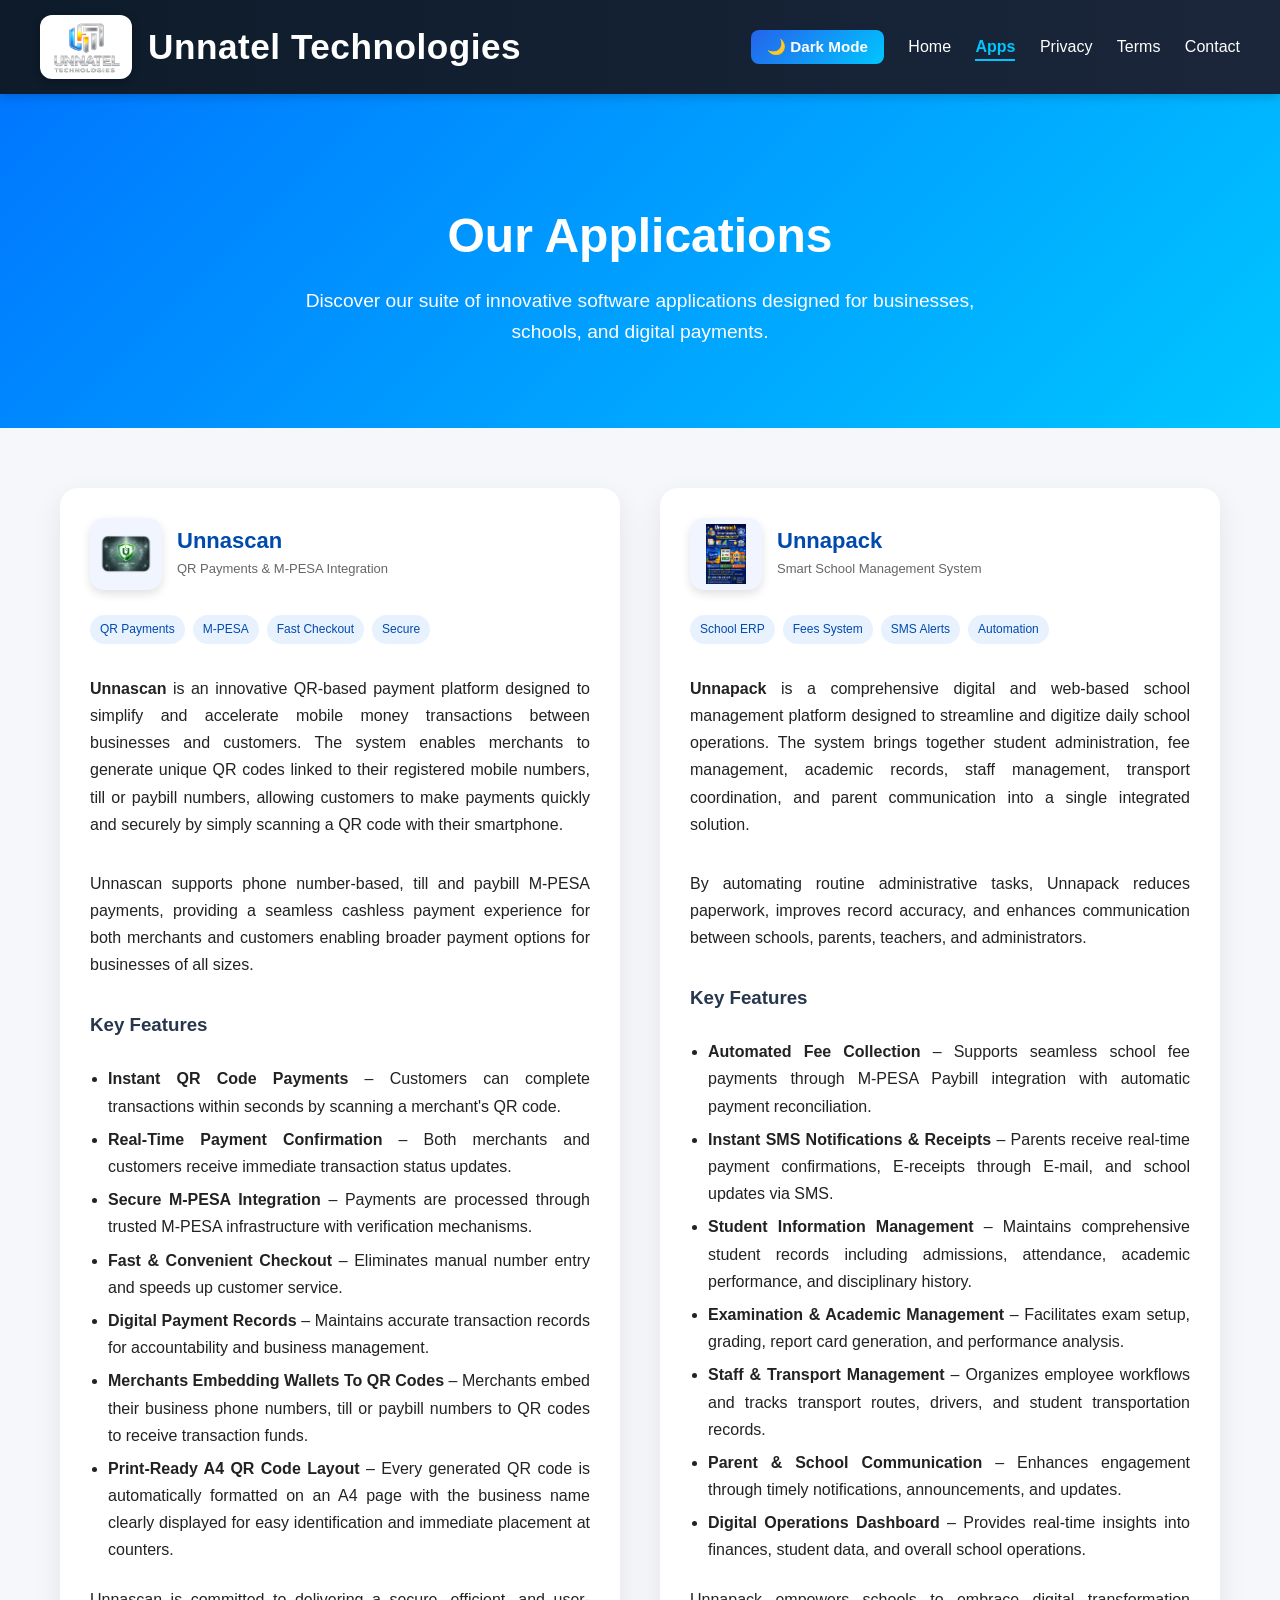
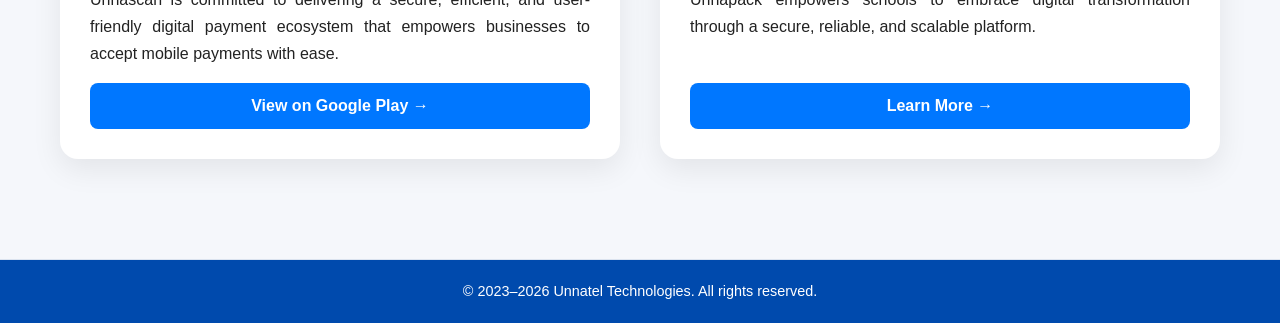
==== commit 6d689467: "Update logo image source in apps.html" ====
--- a/apps.html
+++ b/apps.html
@@ -379,7 +379,7 @@
 <header>
   <nav>
     <div class="logo-container">
-      <img src="assets/images/logounnnatel.png" alt="Unnatel Technologies Logo" class="logo">
+      <img src="assets/images/logounnnatelone.png" alt="Unnatel Technologies Logo" class="logo">
       <strong class="brand-name">Unnatel Technologies</strong>
     </div>
 
